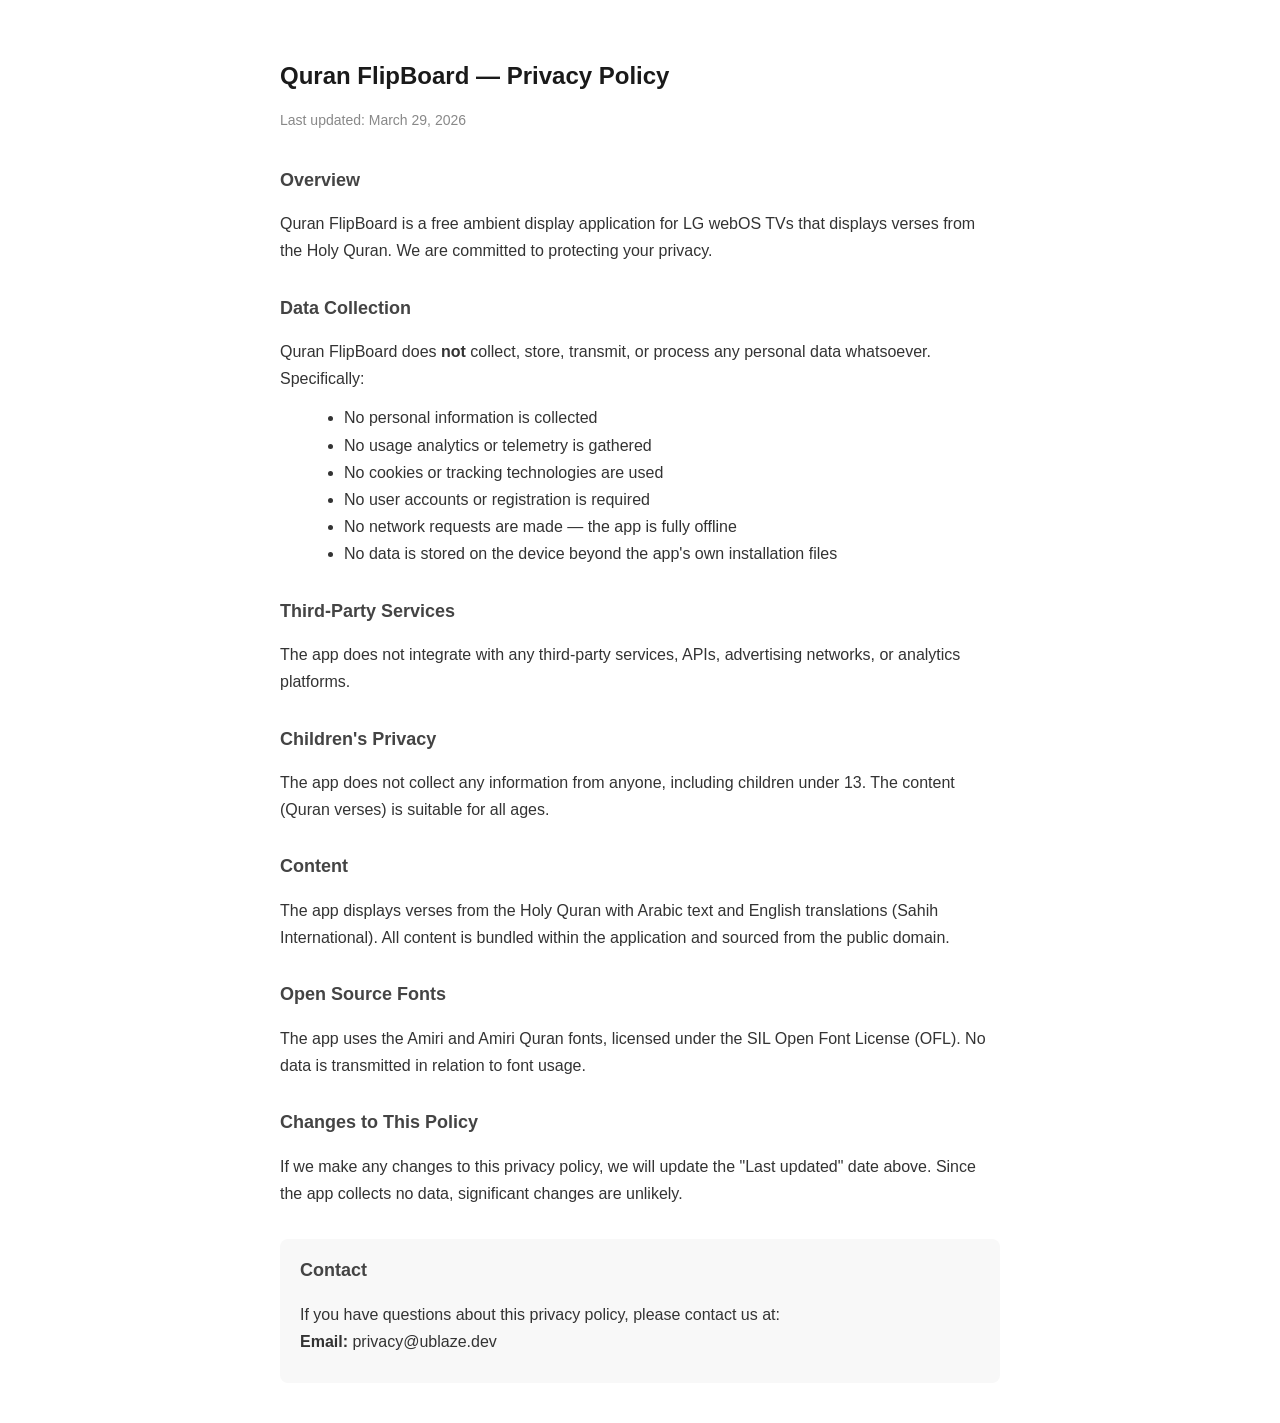
==== docs/privacy-policy.html @ efefbb8a "Quran FlipBoard v0.2.0: reliable autoplay, simpler controls Fix the TV build freezing after the firs" ====
<!DOCTYPE html>
<html lang="en">
<head>
<meta charset="UTF-8">
<meta name="viewport" content="width=device-width, initial-scale=1.0">
<title>Quran FlipBoard — Privacy Policy</title>
<style>
  body { font-family: -apple-system, BlinkMacSystemFont, 'Segoe UI', Roboto, sans-serif; max-width: 720px; margin: 0 auto; padding: 40px 20px; color: #333; line-height: 1.7; }
  h1 { color: #1A1A1A; font-size: 24px; margin-bottom: 8px; }
  h2 { color: #444; font-size: 18px; margin-top: 28px; }
  .date { color: #888; font-size: 14px; margin-bottom: 32px; }
  p { margin: 12px 0; }
  ul { margin: 8px 0 8px 24px; }
  .contact { background: #f8f8f8; padding: 16px 20px; border-radius: 8px; margin-top: 32px; }
</style>
</head>
<body>

<h1>Quran FlipBoard — Privacy Policy</h1>
<p class="date">Last updated: March 29, 2026</p>

<h2>Overview</h2>
<p>Quran FlipBoard is a free ambient display application for LG webOS TVs that displays verses from the Holy Quran. We are committed to protecting your privacy.</p>

<h2>Data Collection</h2>
<p>Quran FlipBoard does <strong>not</strong> collect, store, transmit, or process any personal data whatsoever. Specifically:</p>
<ul>
  <li>No personal information is collected</li>
  <li>No usage analytics or telemetry is gathered</li>
  <li>No cookies or tracking technologies are used</li>
  <li>No user accounts or registration is required</li>
  <li>No network requests are made — the app is fully offline</li>
  <li>No data is stored on the device beyond the app's own installation files</li>
</ul>

<h2>Third-Party Services</h2>
<p>The app does not integrate with any third-party services, APIs, advertising networks, or analytics platforms.</p>

<h2>Children's Privacy</h2>
<p>The app does not collect any information from anyone, including children under 13. The content (Quran verses) is suitable for all ages.</p>

<h2>Content</h2>
<p>The app displays verses from the Holy Quran with Arabic text and English translations (Sahih International). All content is bundled within the application and sourced from the public domain.</p>

<h2>Open Source Fonts</h2>
<p>The app uses the Amiri and Amiri Quran fonts, licensed under the SIL Open Font License (OFL). No data is transmitted in relation to font usage.</p>

<h2>Changes to This Policy</h2>
<p>If we make any changes to this privacy policy, we will update the "Last updated" date above. Since the app collects no data, significant changes are unlikely.</p>

<div class="contact">
  <h2 style="margin-top:0">Contact</h2>
  <p>If you have questions about this privacy policy, please contact us at:<br>
  <strong>Email:</strong> privacy@ublaze.dev</p>
</div>

</body>
</html>
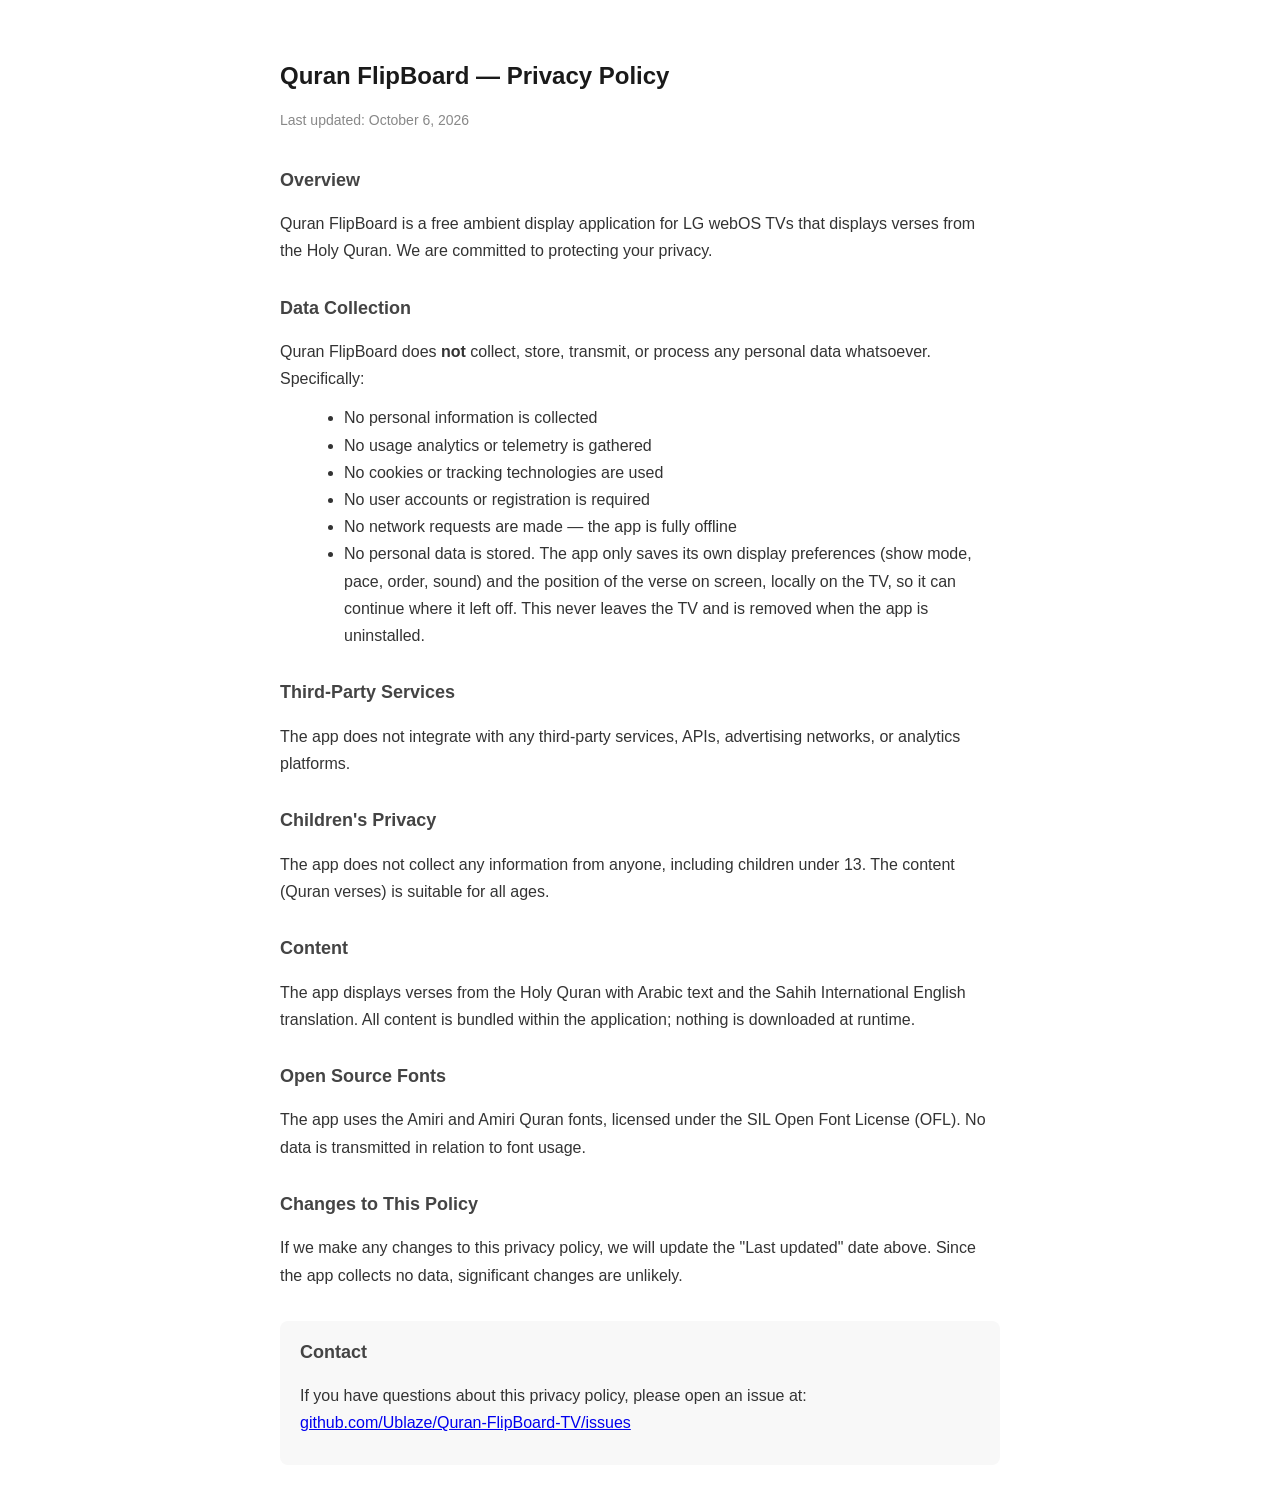
==== commit a72e6789: "v0.2.1: LG Content Store submission readiness - Non-black 1920x1080 splash (LG rejects black splash " ====
--- a/docs/privacy-policy.html
+++ b/docs/privacy-policy.html
@@ -17,7 +17,7 @@
 <body>
 
 <h1>Quran FlipBoard — Privacy Policy</h1>
-<p class="date">Last updated: March 29, 2026</p>
+<p class="date">Last updated: October 6, 2026</p>
 
 <h2>Overview</h2>
 <p>Quran FlipBoard is a free ambient display application for LG webOS TVs that displays verses from the Holy Quran. We are committed to protecting your privacy.</p>
@@ -30,7 +30,7 @@
   <li>No cookies or tracking technologies are used</li>
   <li>No user accounts or registration is required</li>
   <li>No network requests are made — the app is fully offline</li>
-  <li>No data is stored on the device beyond the app's own installation files</li>
+  <li>No personal data is stored. The app only saves its own display preferences (show mode, pace, order, sound) and the position of the verse on screen, locally on the TV, so it can continue where it left off. This never leaves the TV and is removed when the app is uninstalled.</li>
 </ul>
 
 <h2>Third-Party Services</h2>
@@ -40,7 +40,7 @@
 <p>The app does not collect any information from anyone, including children under 13. The content (Quran verses) is suitable for all ages.</p>
 
 <h2>Content</h2>
-<p>The app displays verses from the Holy Quran with Arabic text and English translations (Sahih International). All content is bundled within the application and sourced from the public domain.</p>
+<p>The app displays verses from the Holy Quran with Arabic text and the Sahih International English translation. All content is bundled within the application; nothing is downloaded at runtime.</p>
 
 <h2>Open Source Fonts</h2>
 <p>The app uses the Amiri and Amiri Quran fonts, licensed under the SIL Open Font License (OFL). No data is transmitted in relation to font usage.</p>
@@ -50,8 +50,8 @@
 
 <div class="contact">
   <h2 style="margin-top:0">Contact</h2>
-  <p>If you have questions about this privacy policy, please contact us at:<br>
-  <strong>Email:</strong> privacy@ublaze.dev</p>
+  <p>If you have questions about this privacy policy, please open an issue at:<br>
+  <a href="https://github.com/Ublaze/Quran-FlipBoard-TV/issues">github.com/Ublaze/Quran-FlipBoard-TV/issues</a></p>
 </div>
 
 </body>
